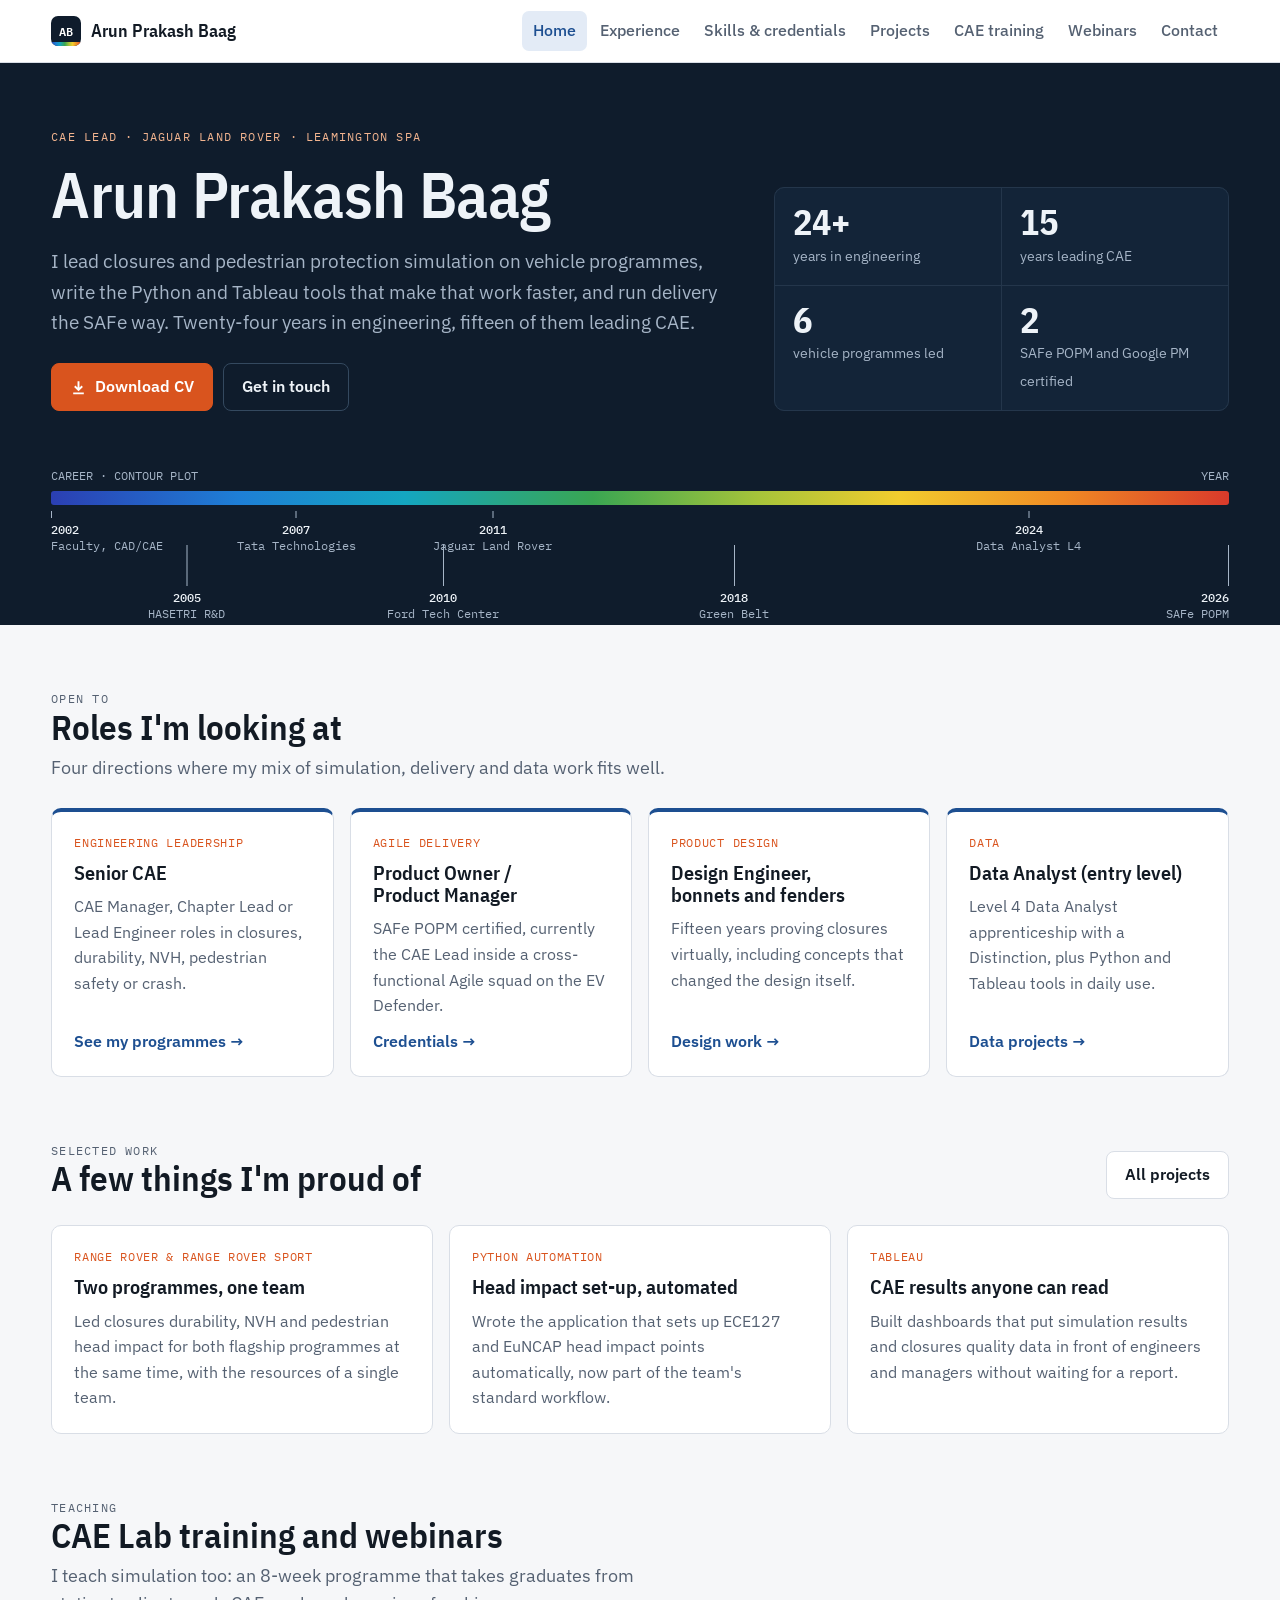
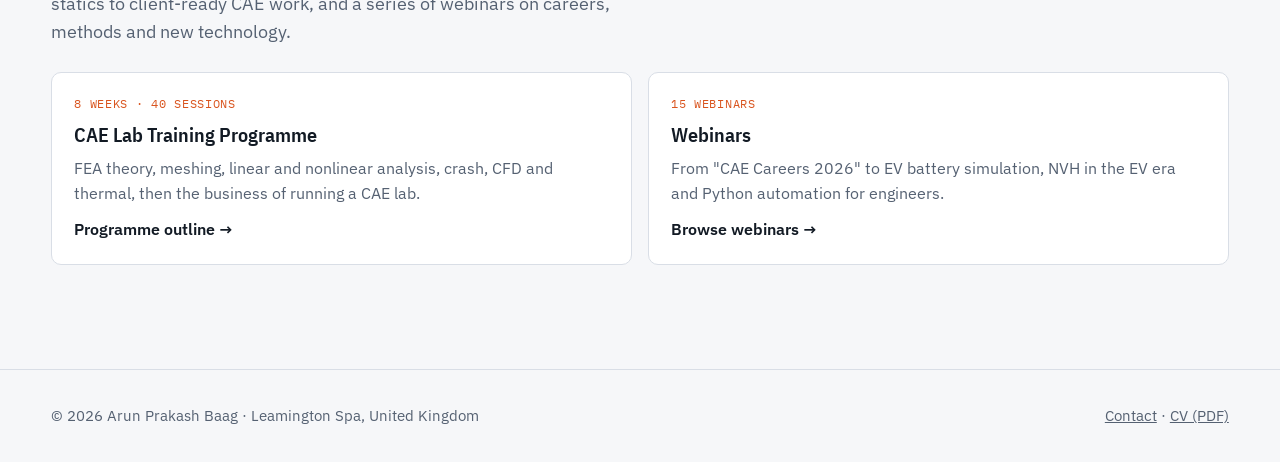
==== index.html @ d0d4aa52 "Add files via upload" ====
<!doctype html>
<html lang="en-GB">
<head>
<meta charset="utf-8">
<meta name="viewport" content="width=device-width,initial-scale=1">
<title>Arun Prakash Baag</title>
<meta name="description" content="Arun Prakash Baag: Senior CAE Lead at Jaguar Land Rover, SAFe Product Owner/Product Manager and data analyst. CV, vehicle programmes, projects, and CAE Lab training and webinars.">
<meta property="og:title" content="Arun Prakash Baag">
<meta property="og:description" content="Arun Prakash Baag: Senior CAE Lead at Jaguar Land Rover, SAFe Product Owner/Product Manager and data analyst. CV, vehicle programmes, projects, and CAE Lab training and webinars.">
<meta property="og:type" content="website">
<link rel="icon" href="data:image/svg+xml,%3Csvg xmlns='http://www.w3.org/2000/svg' viewBox='0 0 32 32'%3E%3Cdefs%3E%3ClinearGradient id='g'%3E%3Cstop offset='0' stop-color='%232b3fb3'/%3E%3Cstop offset='.5' stop-color='%233aa652'/%3E%3Cstop offset='1' stop-color='%23d93a2b'/%3E%3C/linearGradient%3E%3C/defs%3E%3Crect width='32' height='32' rx='7' fill='%230f1c2c'/%3E%3Crect y='26' width='32' height='6' fill='url(%23g)'/%3E%3Ctext x='16' y='20' font-family='monospace' font-size='12' fill='white' text-anchor='middle'%3EAB%3C/text%3E%3C/svg%3E">
<link rel="preconnect" href="https://fonts.googleapis.com"><link rel="preconnect" href="https://fonts.gstatic.com" crossorigin>
<link rel="stylesheet" href="https://fonts.googleapis.com/css2?family=IBM+Plex+Mono:wght@400;500&family=IBM+Plex+Sans+Condensed:wght@500;600&family=IBM+Plex+Sans:wght@400;500;600&display=swap">
<link rel="stylesheet" href="styles.css">
</head>
<body>
<a class="skip" href="#content">Skip to content</a>
<header class="mast"><div class="wrap">
<a class="logo" href="index.html"><i>AB</i>Arun Prakash Baag</a>
<button class="menu-btn" type="button" aria-expanded="false" aria-controls="nav">Menu</button>
<nav class="main" id="nav" aria-label="Main"><a href="index.html" aria-current="page">Home</a><a href="experience.html">Experience</a><a href="skills.html">Skills &amp; credentials</a><a href="projects.html">Projects</a><a href="training.html">CAE training</a><a href="webinars.html">Webinars</a><a href="contact.html">Contact</a></nav>
</div></header>
<main id="content">

<section class="hero"><div class="wrap">
<div class="hero-grid">
<div>
<div class="eyebrow">CAE Lead · Jaguar Land Rover · Leamington Spa</div>
<h1>Arun Prakash Baag</h1>
<p class="lead">I lead closures and pedestrian protection simulation on vehicle programmes, write the Python and Tableau tools that make that work faster, and run delivery the SAFe way. Twenty-four years in engineering, fifteen of them leading CAE.</p>
<div class="cta"><a class="btn primary" href="Arun_Prakash_Baag_CV.pdf"><svg viewBox="0 0 16 16" fill="none" stroke="currentColor" stroke-width="1.8" aria-hidden="true"><path d="M8 2v8M4.5 6.8L8 10.2l3.5-3.4M3 13.5h10"/></svg>Download CV</a><a class="btn" href="contact.html">Get in touch</a></div>
</div>
<div class="stats" role="list">
<div class="stat" role="listitem"><b>24+</b><span>years in engineering</span></div>
<div class="stat" role="listitem"><b>15</b><span>years leading CAE</span></div>
<div class="stat" role="listitem"><b>6</b><span>vehicle programmes led</span></div>
<div class="stat" role="listitem"><b>2</b><span>SAFe POPM and Google PM certified</span></div>
</div>
</div>
<div class="legend" aria-label="Career timeline from 2002 to 2026">
<div class="legend-cap"><span>CAREER · CONTOUR PLOT</span><span>YEAR</span></div>
<div class="legend-bar"></div>
<div class="legend-ticks"><span class=k style="left:0%"><b>2002</b>Faculty, CAD/CAE</span><span style="left:11.5%"><b>2005</b>HASETRI R&amp;D</span><span style="left:20.8%"><b>2007</b>Tata Technologies</span><span style="left:33.3%"><b>2010</b>Ford Tech Center</span><span class=k style="left:37.5%"><b>2011</b>Jaguar Land Rover</span><span style="left:58%"><b>2018</b>Green Belt</span><span style="left:83%"><b>2024</b>Data Analyst L4</span><span class=k style="left:100%"><b>2026</b>SAFe POPM</span></div>
</div>
</div></section>

<section class="s"><div class="wrap">
<div class="s-head"><div><div class="eyebrow">Open to</div><h2>Roles I'm looking at</h2><p>Four directions where my mix of simulation, delivery and data work fits well.</p></div></div>
<div class="cards">
<div class="card role"><span class="tag">Engineering leadership</span><h3>Senior CAE</h3><p>CAE Manager, Chapter Lead or Lead Engineer roles in closures, durability, NVH, pedestrian safety or crash.</p><a class="more" href="experience.html">See my programmes →</a></div>
<div class="card role"><span class="tag">Agile delivery</span><h3>Product Owner / Product Manager</h3><p>SAFe POPM certified, currently the CAE Lead inside a cross-functional Agile squad on the EV Defender.</p><a class="more" href="skills.html">Credentials →</a></div>
<div class="card role"><span class="tag">Product design</span><h3>Design Engineer, bonnets and fenders</h3><p>Fifteen years proving closures virtually, including concepts that changed the design itself.</p><a class="more" href="projects.html#innovations">Design work →</a></div>
<div class="card role"><span class="tag">Data</span><h3>Data Analyst (entry level)</h3><p>Level 4 Data Analyst apprenticeship with a Distinction, plus Python and Tableau tools in daily use.</p><a class="more" href="projects.html">Data projects →</a></div>
</div>
</div></section>

<section class="s"><div class="wrap">
<div class="s-head"><div><div class="eyebrow">Selected work</div><h2>A few things I'm proud of</h2></div><a class="btn" href="projects.html">All projects</a></div>
<div class="cards">
<div class="card"><span class="tag">Range Rover & Range Rover Sport</span><h3>Two programmes, one team</h3><p>Led closures durability, NVH and pedestrian head impact for both flagship programmes at the same time, with the resources of a single team.</p></div>
<div class="card"><span class="tag">Python automation</span><h3>Head impact set-up, automated</h3><p>Wrote the application that sets up ECE127 and EuNCAP head impact points automatically, now part of the team's standard workflow.</p></div>
<div class="card"><span class="tag">Tableau</span><h3>CAE results anyone can read</h3><p>Built dashboards that put simulation results and closures quality data in front of engineers and managers without waiting for a report.</p></div>
</div>
</div></section>

<section class="s"><div class="wrap">
<div class="s-head"><div><div class="eyebrow">Teaching</div><h2>CAE Lab training and webinars</h2><p>I teach simulation too: an 8-week programme that takes graduates from statics to client-ready CAE work, and a series of webinars on careers, methods and new technology.</p></div></div>
<div class="cards two">
<a class="card" href="training.html" style="text-decoration:none;color:inherit"><span class="tag">8 weeks · 40 sessions</span><h3>CAE Lab Training Programme</h3><p>FEA theory, meshing, linear and nonlinear analysis, crash, CFD and thermal, then the business of running a CAE lab.</p><span class="more">Programme outline →</span></a>
<a class="card" href="webinars.html" style="text-decoration:none;color:inherit"><span class="tag">15 webinars</span><h3>Webinars</h3><p>From "CAE Careers 2026" to EV battery simulation, NVH in the EV era and Python automation for engineers.</p><span class="more">Browse webinars →</span></a>
</div>
</div></section>

</main>
<footer><div class="wrap">
<span>© 2026 Arun Prakash Baag · Leamington Spa, United Kingdom</span>
<span><a href="contact.html">Contact</a> · <a href="Arun_Prakash_Baag_CV.pdf">CV (PDF)</a></span>
</div></footer>
<script src="site.js"></script>
</body>
</html>
---- styles.css ----
/* Layout: a simulation engineer's portfolio. A slim masthead, one 1120px column, and an FE contour-plot colour band used as the signature mark. */
:root{
  --bg:#f6f7f9; --surface:#ffffff; --surface-2:#eef1f5; --line:#d9dee6;
  --ink:#121a24; --muted:#556172; --faint:#8a95a5;
  --accent:#1d4f91; --accent-ink:#ffffff; --accent-soft:#e3ebf6;
  --hot:#d9541e; --hot-soft:#fbe8de;
  --hero:#0f1c2c; --hero-ink:#eef3f8; --hero-muted:#a6b5c7;
  --contour:linear-gradient(90deg,#2b3fb3 0%,#1e7fd6 16%,#14a6c0 30%,#3aa652 46%,#a6c43a 60%,#f2cc2e 72%,#f08a24 86%,#d93a2b 100%);
  --f-display:"IBM Plex Sans Condensed","Arial Narrow",Arial,sans-serif;
  --f-body:"IBM Plex Sans","Segoe UI",system-ui,sans-serif;
  --f-mono:"IBM Plex Mono",ui-monospace,Consolas,monospace;
  --r:10px;
  color-scheme:light;
}
@media (prefers-color-scheme:dark){:root:not([data-theme="light"]){
  --bg:#0b1118; --surface:#131c27; --surface-2:#1a2532; --line:#273444;
  --ink:#e6ecf3; --muted:#9eabbb; --faint:#738196;
  --accent:#8db4ea; --accent-ink:#0b1420; --accent-soft:#1a2a40;
  --hot:#f08a5a; --hot-soft:#33200f;
  --hero:#0f1c2c; --hero-ink:#eef3f8; --hero-muted:#a6b5c7; color-scheme:dark}}
:root[data-theme="dark"]{
  --bg:#0b1118; --surface:#131c27; --surface-2:#1a2532; --line:#273444;
  --ink:#e6ecf3; --muted:#9eabbb; --faint:#738196;
  --accent:#8db4ea; --accent-ink:#0b1420; --accent-soft:#1a2a40;
  --hot:#f08a5a; --hot-soft:#33200f; color-scheme:dark}

*{box-sizing:border-box}
html{scroll-behavior:smooth}
@media (prefers-reduced-motion:reduce){html{scroll-behavior:auto}}
body{margin:0;background:var(--bg);color:var(--ink);font-family:var(--f-body);font-size:1.0625rem;line-height:1.6}
img{max-width:100%}
a{color:var(--accent)}
:focus-visible{outline:2px solid var(--hot);outline-offset:2px}
h1,h2,h3{font-family:var(--f-display);line-height:1.12;text-wrap:balance;margin:0;font-weight:600}
h1{font-size:clamp(2.3rem,5.4vw,3.9rem);letter-spacing:-.01em}
h2{font-size:clamp(1.6rem,3vw,2.1rem)}
h3{font-size:1.2rem}
p{margin:0}
html{font-size:clamp(15px,0.35vw + 12px,19px)}
.wrap{max-width:1920px;margin:0 auto;padding-inline:clamp(16px,4vw,80px)}
.eyebrow{font-family:var(--f-mono);font-size:.74rem;letter-spacing:.1em;text-transform:uppercase;color:var(--muted)}
.lead{font-size:1.15rem;color:var(--muted);max-width:72ch}
.skip{position:absolute;left:-9999px}.skip:focus{left:12px;top:12px;background:var(--surface);padding:8px 12px;z-index:99}

/* masthead */
.mast{position:sticky;top:0;z-index:30;background:color-mix(in srgb,var(--surface) 92%,transparent);backdrop-filter:blur(8px);border-bottom:1px solid var(--line)}
.mast .wrap{display:flex;align-items:center;gap:18px;min-height:62px;flex-wrap:wrap}
.logo{display:flex;align-items:center;gap:10px;text-decoration:none;color:var(--ink);font-family:var(--f-display);font-weight:600;font-size:1.12rem;margin-right:auto}
.logo i{width:30px;height:30px;border-radius:7px;background:var(--hero);display:grid;place-items:center;position:relative;overflow:hidden;font-style:normal;color:#fff;font-family:var(--f-mono);font-size:.72rem}
.logo i::after{content:"";position:absolute;left:0;right:0;bottom:0;height:4px;background:var(--contour)}
.menu-btn{display:none;border:1px solid var(--line);background:var(--surface);border-radius:8px;padding:6px 12px;font:inherit;color:var(--ink);cursor:pointer}
nav.main{display:flex;gap:2px;flex-wrap:wrap}
nav.main a{text-decoration:none;color:var(--muted);padding:7px 11px;border-radius:7px;font-weight:500;font-size:.95rem}
nav.main a:hover{color:var(--ink);background:var(--surface-2)}
nav.main a[aria-current="page"]{color:var(--accent);background:var(--accent-soft)}
@media (max-width:880px){
  .menu-btn{display:block}
  nav.main{display:none;width:100%;flex-direction:column;padding-bottom:12px}
  nav.main.open{display:flex}
}

/* hero */
.hero{background:var(--hero);color:var(--hero-ink);padding-block:64px 0;overflow:hidden}
.hero .eyebrow{color:#f2b48f}
.hero h1{margin:12px 0 16px}
.hero .lead{color:var(--hero-muted)}
.hero-grid{display:grid;grid-template-columns:minmax(0,1.5fr) minmax(0,1fr);gap:40px;align-items:end}
@media (max-width:860px){.hero-grid{grid-template-columns:1fr}}
.cta{display:flex;gap:10px;flex-wrap:wrap;margin-top:26px}
.btn{display:inline-flex;align-items:center;gap:8px;padding:10px 18px;border-radius:8px;font-weight:600;text-decoration:none;border:1px solid var(--line);background:var(--surface);color:var(--ink);font-size:.97rem;cursor:pointer}
.btn:hover{border-color:var(--accent);color:var(--accent)}
.btn.primary{background:var(--hot);border-color:var(--hot);color:#fff}
.btn.primary:hover{filter:brightness(1.07);color:#fff}
.hero .btn:not(.primary){background:transparent;color:var(--hero-ink);border-color:#34495f}
.hero .btn:not(.primary):hover{border-color:var(--hero-ink)}
.btn svg{width:17px;height:17px}
.stats{display:grid;grid-template-columns:repeat(2,minmax(0,1fr));gap:1px;background:#24364b;border:1px solid #24364b;border-radius:var(--r);overflow:hidden}
.stat{background:#132438;padding:16px 18px}
.stat b{display:block;font-family:var(--f-display);font-size:2.2rem;line-height:1;font-variant-numeric:tabular-nums}
.stat span{font-size:.86rem;color:var(--hero-muted)}

/* contour legend: the career as an FE colour legend */
.legend{margin-top:56px;padding-bottom:30px}
.legend-bar{height:14px;border-radius:3px;background:var(--contour)}
.legend-ticks{position:relative;height:84px;margin-top:6px;font-family:var(--f-mono);font-size:.72rem;color:var(--hero-muted)}
.legend-ticks span{position:absolute;top:0;transform:translateX(-50%);white-space:nowrap;text-align:center;line-height:1.35}
.legend-ticks span::before{content:"";display:block;width:1px;height:7px;background:var(--hero-muted);margin:0 auto 4px}
.legend-ticks span b{display:block;color:var(--hero-ink);font-weight:500}
.legend-ticks span:first-child{transform:none;text-align:left}.legend-ticks span:first-child::before{margin:0 0 4px}
.legend-ticks span:last-child{transform:translateX(-100%);text-align:right}.legend-ticks span:last-child::before{margin:0 0 4px auto}
.legend-cap{font-family:var(--f-mono);font-size:.7rem;color:var(--hero-muted);display:flex;justify-content:space-between;margin-bottom:6px}
.legend-ticks span:nth-child(even){top:34px}.legend-ticks span:nth-child(even)::before{height:41px}
@media (max-width:700px){.legend-ticks span:not(.k){display:none}.legend-ticks span.k{top:0}.legend-ticks span.k::before{height:7px}.legend-ticks{height:50px}}

/* page header for inner pages */
.phead{background:var(--hero);color:var(--hero-ink);padding-block:52px 0}
.phead .lead{color:var(--hero-muted);margin-top:12px}
.phead .eyebrow{color:#f2b48f}
.phead h1{font-size:clamp(2rem,4.4vw,3.1rem);margin-top:8px}
.band{height:6px;background:var(--contour);margin-top:44px}

/* sections */
section.s{padding-block:64px}
section.s+section.s{padding-top:0}
.s-head{display:flex;justify-content:space-between;align-items:end;gap:16px;flex-wrap:wrap;margin-bottom:26px}
.s-head p{color:var(--muted);max-width:56ch;margin-top:6px}
.cards{display:grid;gap:16px;grid-template-columns:repeat(auto-fit,minmax(250px,1fr))}
.cards.two{grid-template-columns:repeat(auto-fit,minmax(min(100%,420px),1fr))}
.card{background:var(--surface);border:1px solid var(--line);border-radius:var(--r);padding:22px;display:flex;flex-direction:column;gap:10px;min-width:0}
.card p{color:var(--muted);font-size:.97rem}
.card .more{margin-top:auto;font-weight:600;text-decoration:none;font-size:.95rem}
.card .more:hover{text-decoration:underline}
.card.role{border-top:4px solid var(--accent)}
.tag{font-family:var(--f-mono);font-size:.7rem;letter-spacing:.06em;text-transform:uppercase;color:var(--hot)}
ul.ticks{margin:0;padding:0;list-style:none;display:flex;flex-direction:column;gap:8px}
ul.ticks li{position:relative;padding-left:20px}
ul.ticks li::before{content:"";position:absolute;left:2px;top:.62em;border-top:5px solid transparent;border-bottom:5px solid transparent;border-left:8px solid var(--accent)}

/* experience timeline */
.tl{display:flex;flex-direction:column}
.tl-item{display:grid;grid-template-columns:clamp(150px,14vw,240px) minmax(0,1fr);gap:28px;padding-block:28px;border-top:1px solid var(--line)}
.tl-item:first-child{border-top:0;padding-top:0}
.tl-when{font-family:var(--f-mono);font-size:.84rem;color:var(--muted);font-variant-numeric:tabular-nums}
.tl-when b{display:block;color:var(--ink);font-family:var(--f-body);font-size:.95rem;font-weight:600}
.tl-item h3{font-size:1.35rem}
.tl-item .role{color:var(--accent);font-weight:600;margin:2px 0 12px}
.tl-item ul.ticks{font-size:.98rem}
@media (max-width:700px){.tl-item{grid-template-columns:1fr;gap:8px}}

/* chips */
.chips{display:flex;flex-wrap:wrap;gap:7px}
.chip{border:1px solid var(--line);background:var(--surface);border-radius:999px;padding:4px 12px;font-size:.88rem}
.chip.tool{font-family:var(--f-mono);font-size:.82rem}

/* split */
.split{display:grid;grid-template-columns:minmax(0,1fr) minmax(0,1fr);gap:28px}
@media (max-width:820px){.split{grid-template-columns:1fr}}
.creds{display:flex;flex-direction:column;gap:0}
.cred{display:grid;grid-template-columns:minmax(0,1fr) auto;gap:12px;padding:14px 0;border-top:1px solid var(--line);align-items:baseline}
.cred:first-child{border-top:0}
.cred span{color:var(--muted);font-size:.92rem}
.cred em{font-style:normal;font-family:var(--f-mono);font-size:.8rem;color:var(--faint);white-space:nowrap}

/* training */
.weeks{display:grid;gap:14px;grid-template-columns:repeat(auto-fill,minmax(min(100%,300px),1fr))}
.week{background:var(--surface);border:1px solid var(--line);border-radius:var(--r);padding:20px;min-width:0}
.week .wn{font-family:var(--f-mono);font-size:.74rem;letter-spacing:.08em;color:var(--hot)}
.week h3{margin:4px 0 12px}
.week ol{margin:0;padding-left:1.25em;color:var(--muted);font-size:.93rem;display:flex;flex-direction:column;gap:5px}
.week ol li::marker{font-family:var(--f-mono);font-size:.8em;color:var(--faint)}
.phases{display:grid;grid-template-columns:repeat(auto-fit,minmax(200px,1fr));gap:1px;background:var(--line);border:1px solid var(--line);border-radius:var(--r);overflow:hidden}
.phase{background:var(--surface);padding:18px}
.phase b{font-family:var(--f-display);font-size:1.15rem;display:block}
.phase span{color:var(--muted);font-size:.92rem}
.phase .wk{font-family:var(--f-mono);font-size:.72rem;color:var(--faint);display:block;margin-bottom:4px}

/* webinars */
.filters{display:flex;gap:8px;flex-wrap:wrap;margin-bottom:22px}
.filters button{border:1px solid var(--line);background:var(--surface);border-radius:999px;padding:6px 14px;font:inherit;font-size:.92rem;color:var(--muted);cursor:pointer}
.filters button[aria-pressed="true"]{background:var(--ink);color:var(--bg);border-color:var(--ink)}
.web{background:var(--surface);border:1px solid var(--line);border-radius:var(--r);padding:22px;display:flex;flex-direction:column;gap:10px;min-width:0}
.web .top{display:flex;justify-content:space-between;gap:10px;align-items:center}
.web .id{font-family:var(--f-mono);font-size:.74rem;color:var(--faint)}
.web p{color:var(--muted);font-size:.95rem}
.web details{font-size:.92rem}
.web summary{cursor:pointer;font-weight:600;color:var(--accent)}
.web details ul{margin:8px 0 0;padding-left:1.1em;color:var(--muted);display:flex;flex-direction:column;gap:4px}
.cat{font-family:var(--f-mono);font-size:.7rem;letter-spacing:.06em;text-transform:uppercase;padding:2px 8px;border-radius:4px;background:var(--surface-2);color:var(--muted)}
.cat[data-c="CAE"]{background:var(--accent-soft);color:var(--accent)}
.cat[data-c="Career"]{background:var(--hot-soft);color:var(--hot)}

/* callout */
.callout{background:var(--hero);color:var(--hero-ink);border-radius:14px;padding:34px;display:grid;grid-template-columns:minmax(0,1fr) auto;gap:20px;align-items:center;position:relative;overflow:hidden}
.callout::before{content:"";position:absolute;left:0;top:0;bottom:0;width:6px;background:var(--contour)}
.callout p{color:var(--hero-muted);margin-top:6px}
@media (max-width:700px){.callout{grid-template-columns:1fr;padding:26px}}

/* contact */
.contact-list{display:flex;flex-direction:column;gap:0}
.contact-row{display:grid;grid-template-columns:130px minmax(0,1fr) auto;gap:14px;align-items:center;padding:16px 0;border-top:1px solid var(--line)}
.contact-row:first-child{border-top:0}
.contact-row .k{font-family:var(--f-mono);font-size:.76rem;letter-spacing:.06em;text-transform:uppercase;color:var(--muted)}
.contact-row .v{font-weight:600;overflow-wrap:anywhere}
.copy{border:1px solid var(--line);background:var(--surface);border-radius:7px;padding:5px 10px;font:inherit;font-size:.85rem;cursor:pointer;color:var(--muted)}
@media (max-width:560px){.contact-row{grid-template-columns:1fr}}

footer{border-top:1px solid var(--line);padding-block:34px;color:var(--muted);font-size:.9rem;margin-top:40px}
footer .wrap{display:flex;justify-content:space-between;gap:16px;flex-wrap:wrap}
footer a{color:var(--muted)}

/* wide screens: use the space */
@media (min-width:1500px){.stats{grid-template-columns:repeat(4,minmax(0,1fr))}.hero-grid{grid-template-columns:minmax(0,1fr) minmax(0,1fr)}.tl-item ul.ticks{columns:2;column-gap:40px;display:block}.tl-item ul.ticks li{break-inside:avoid;margin-bottom:8px}}
@media (min-width:1700px){.weeks{grid-template-columns:repeat(4,minmax(0,1fr))}}
@media (max-width:560px){.card,.web,.week{padding:18px}section.s{padding-block:44px}.hero{padding-top:44px}.phead{padding-top:40px}}
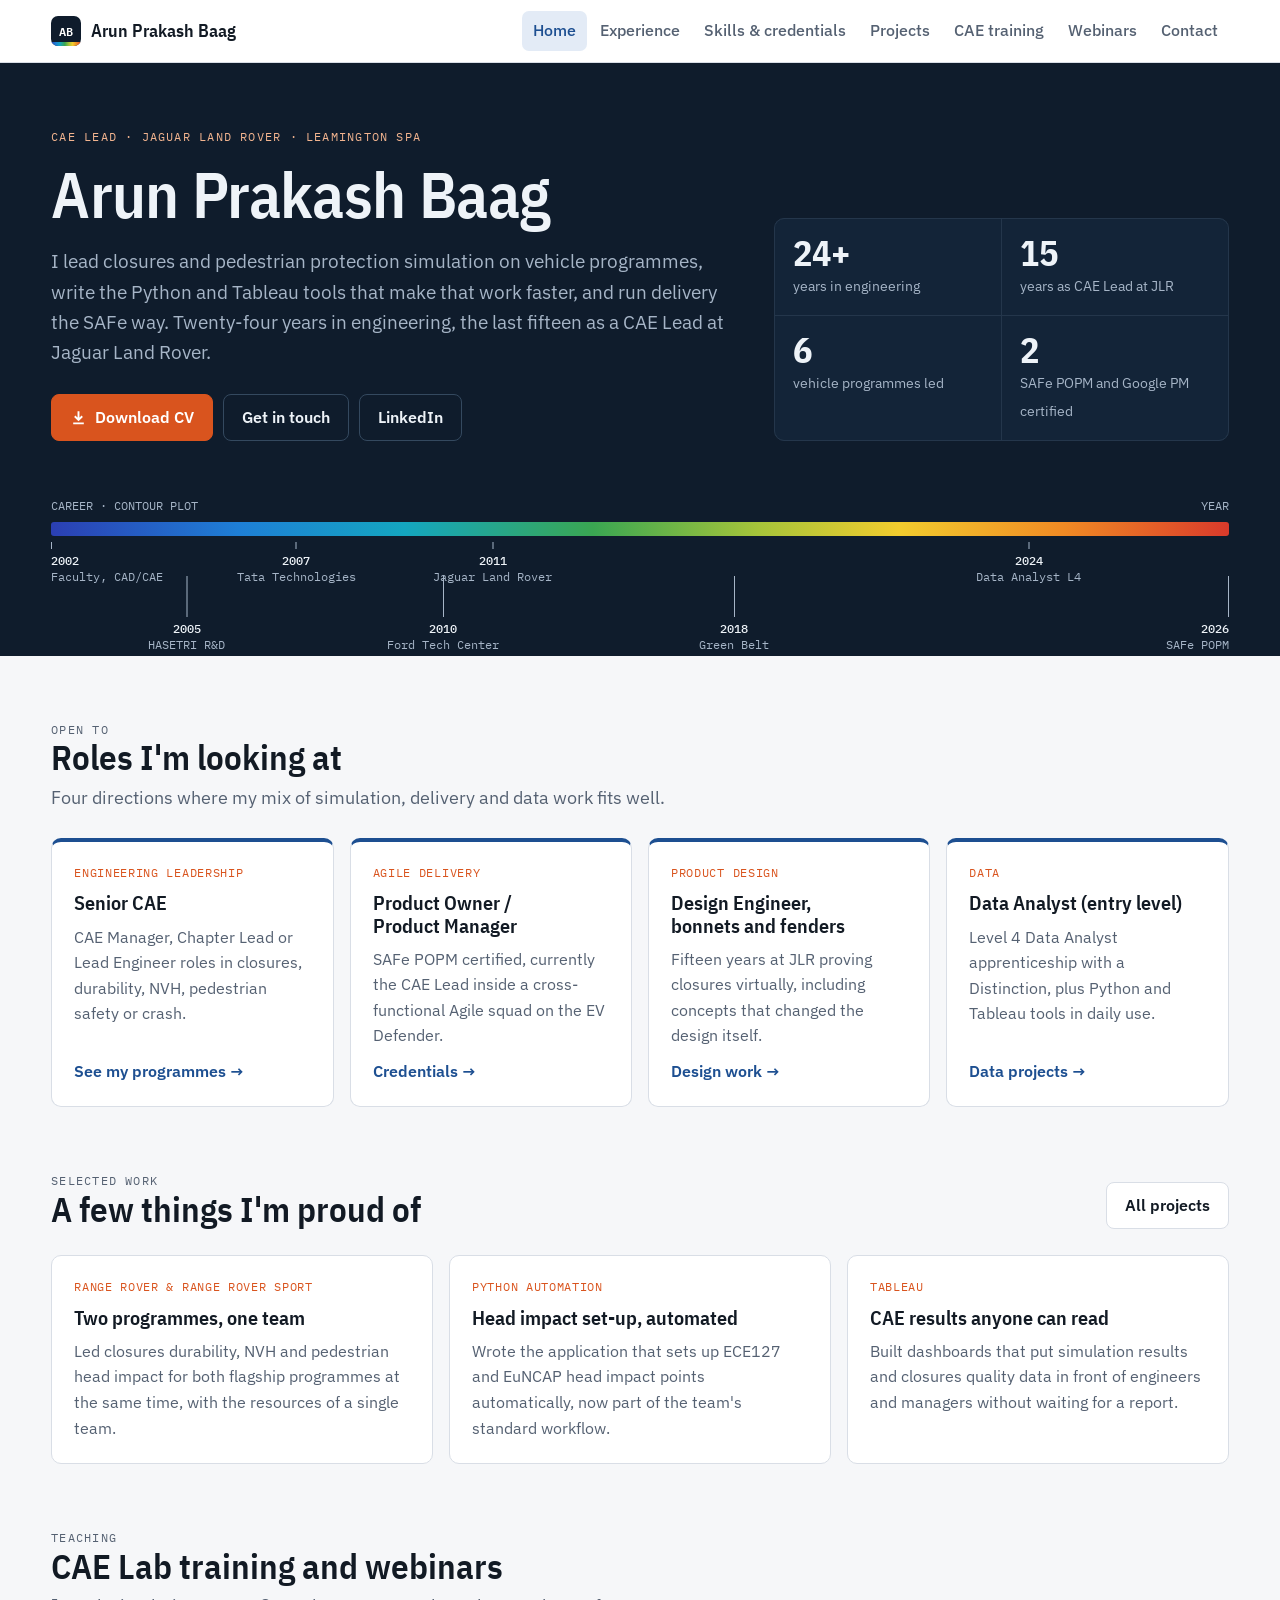
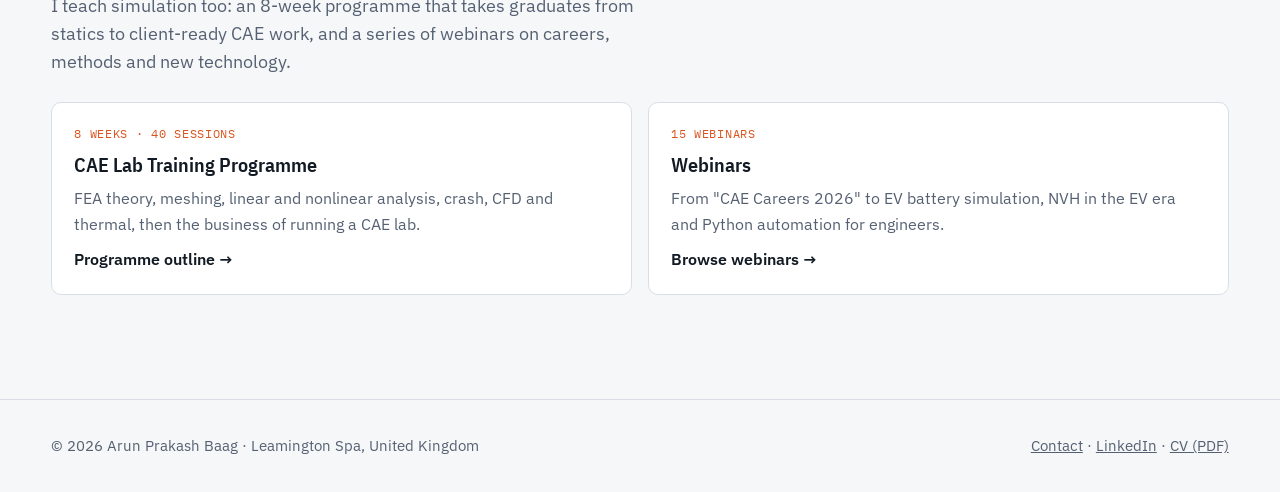
==== commit e698fb07: "Add files via upload" ====
--- a/index.html
+++ b/index.html
@@ -27,12 +27,12 @@
 <div>
 <div class="eyebrow">CAE Lead · Jaguar Land Rover · Leamington Spa</div>
 <h1>Arun Prakash Baag</h1>
-<p class="lead">I lead closures and pedestrian protection simulation on vehicle programmes, write the Python and Tableau tools that make that work faster, and run delivery the SAFe way. Twenty-four years in engineering, fifteen of them leading CAE.</p>
-<div class="cta"><a class="btn primary" href="Arun_Prakash_Baag_CV.pdf"><svg viewBox="0 0 16 16" fill="none" stroke="currentColor" stroke-width="1.8" aria-hidden="true"><path d="M8 2v8M4.5 6.8L8 10.2l3.5-3.4M3 13.5h10"/></svg>Download CV</a><a class="btn" href="contact.html">Get in touch</a></div>
+<p class="lead">I lead closures and pedestrian protection simulation on vehicle programmes, write the Python and Tableau tools that make that work faster, and run delivery the SAFe way. Twenty-four years in engineering, the last fifteen as a CAE Lead at Jaguar Land Rover.</p>
+<div class="cta"><a class="btn primary" href="Arun_Prakash_Baag_CV.pdf"><svg viewBox="0 0 16 16" fill="none" stroke="currentColor" stroke-width="1.8" aria-hidden="true"><path d="M8 2v8M4.5 6.8L8 10.2l3.5-3.4M3 13.5h10"/></svg>Download CV</a><a class="btn" href="contact.html">Get in touch</a><a class="btn" href="https://www.linkedin.com/in/arunprakashbaag" rel="me noopener" target="_blank">LinkedIn</a></div>
 </div>
 <div class="stats" role="list">
 <div class="stat" role="listitem"><b>24+</b><span>years in engineering</span></div>
-<div class="stat" role="listitem"><b>15</b><span>years leading CAE</span></div>
+<div class="stat" role="listitem"><b>15</b><span>years as CAE Lead at JLR</span></div>
 <div class="stat" role="listitem"><b>6</b><span>vehicle programmes led</span></div>
 <div class="stat" role="listitem"><b>2</b><span>SAFe POPM and Google PM certified</span></div>
 </div>
@@ -49,7 +49,7 @@
 <div class="cards">
 <div class="card role"><span class="tag">Engineering leadership</span><h3>Senior CAE</h3><p>CAE Manager, Chapter Lead or Lead Engineer roles in closures, durability, NVH, pedestrian safety or crash.</p><a class="more" href="experience.html">See my programmes →</a></div>
 <div class="card role"><span class="tag">Agile delivery</span><h3>Product Owner / Product Manager</h3><p>SAFe POPM certified, currently the CAE Lead inside a cross-functional Agile squad on the EV Defender.</p><a class="more" href="skills.html">Credentials →</a></div>
-<div class="card role"><span class="tag">Product design</span><h3>Design Engineer, bonnets and fenders</h3><p>Fifteen years proving closures virtually, including concepts that changed the design itself.</p><a class="more" href="projects.html#innovations">Design work →</a></div>
+<div class="card role"><span class="tag">Product design</span><h3>Design Engineer, bonnets and fenders</h3><p>Fifteen years at JLR proving closures virtually, including concepts that changed the design itself.</p><a class="more" href="projects.html#innovations">Design work →</a></div>
 <div class="card role"><span class="tag">Data</span><h3>Data Analyst (entry level)</h3><p>Level 4 Data Analyst apprenticeship with a Distinction, plus Python and Tableau tools in daily use.</p><a class="more" href="projects.html">Data projects →</a></div>
 </div>
 </div></section>
@@ -74,7 +74,7 @@
 </main>
 <footer><div class="wrap">
 <span>© 2026 Arun Prakash Baag · Leamington Spa, United Kingdom</span>
-<span><a href="contact.html">Contact</a> · <a href="Arun_Prakash_Baag_CV.pdf">CV (PDF)</a></span>
+<span><a href="contact.html">Contact</a> · <a href="https://www.linkedin.com/in/arunprakashbaag" rel="me noopener" target="_blank">LinkedIn</a> · <a href="Arun_Prakash_Baag_CV.pdf">CV (PDF)</a></span>
 </div></footer>
 <script src="site.js"></script>
 </body>
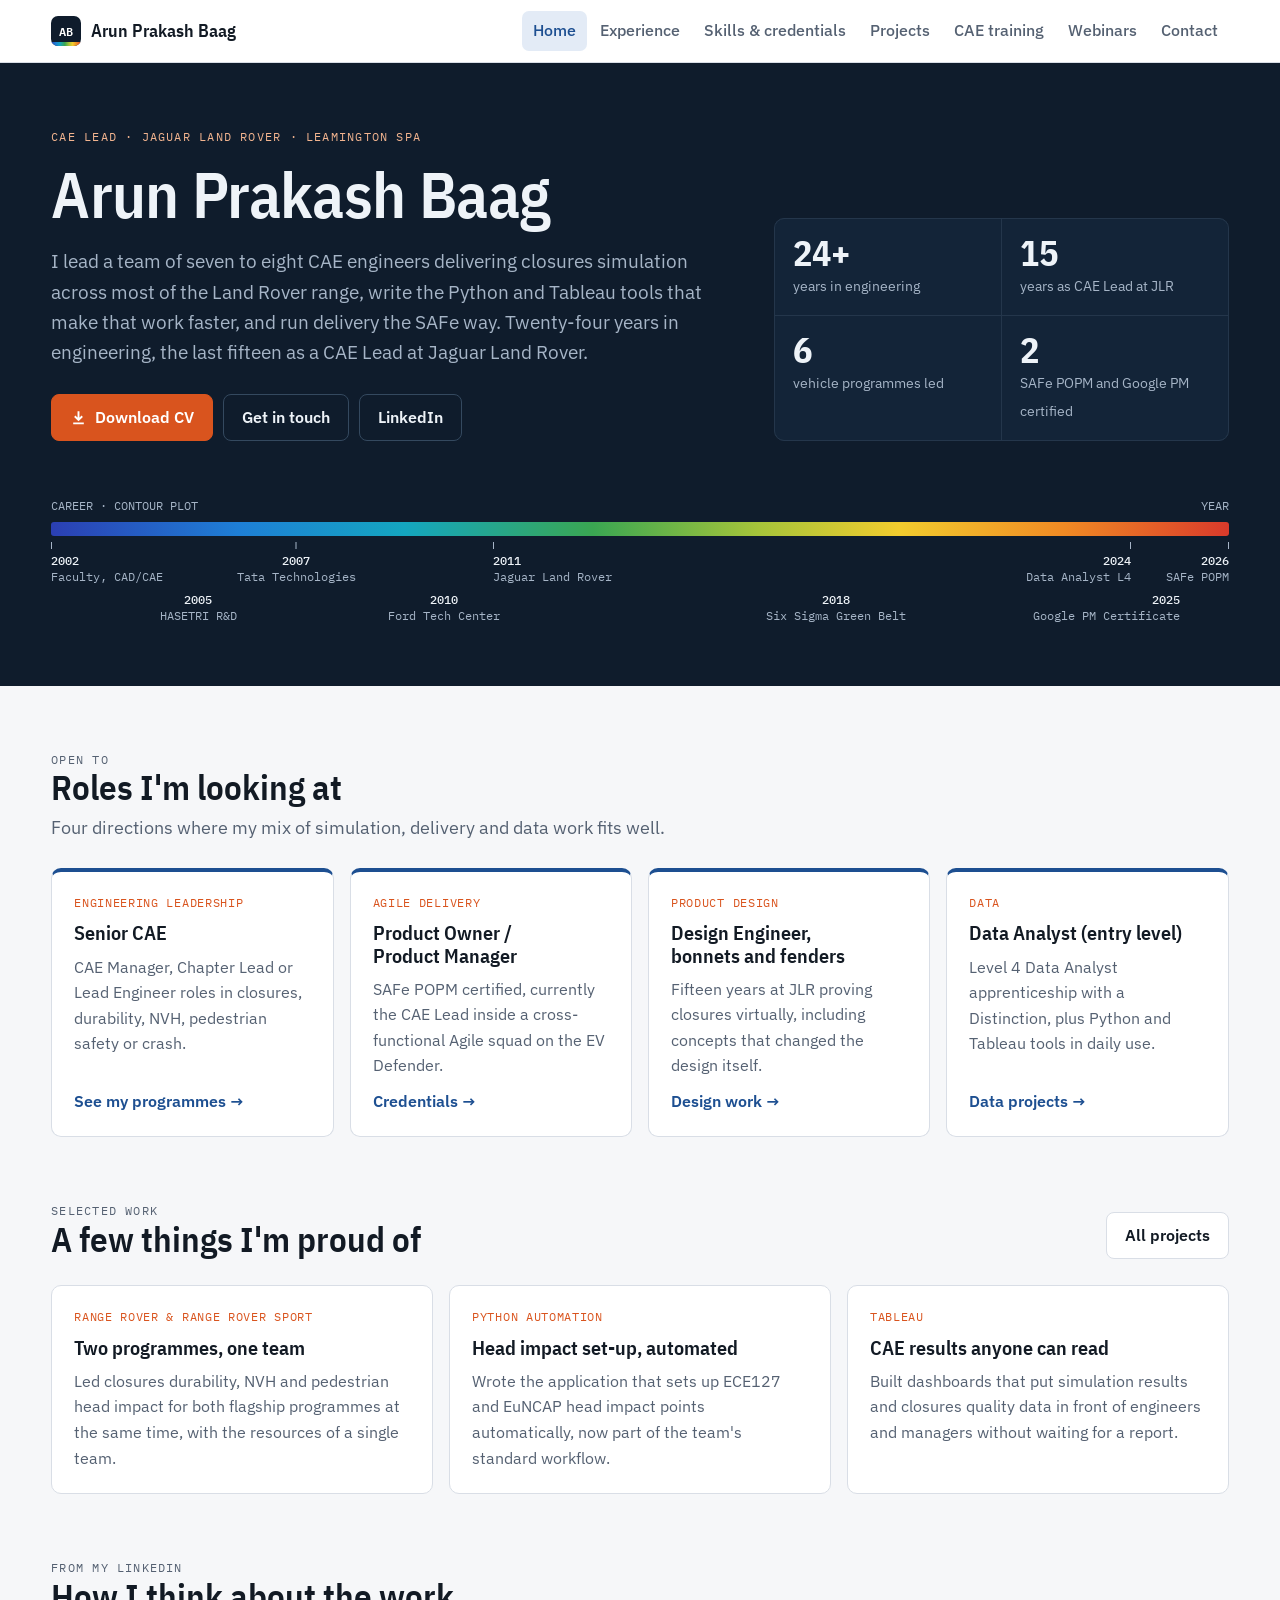
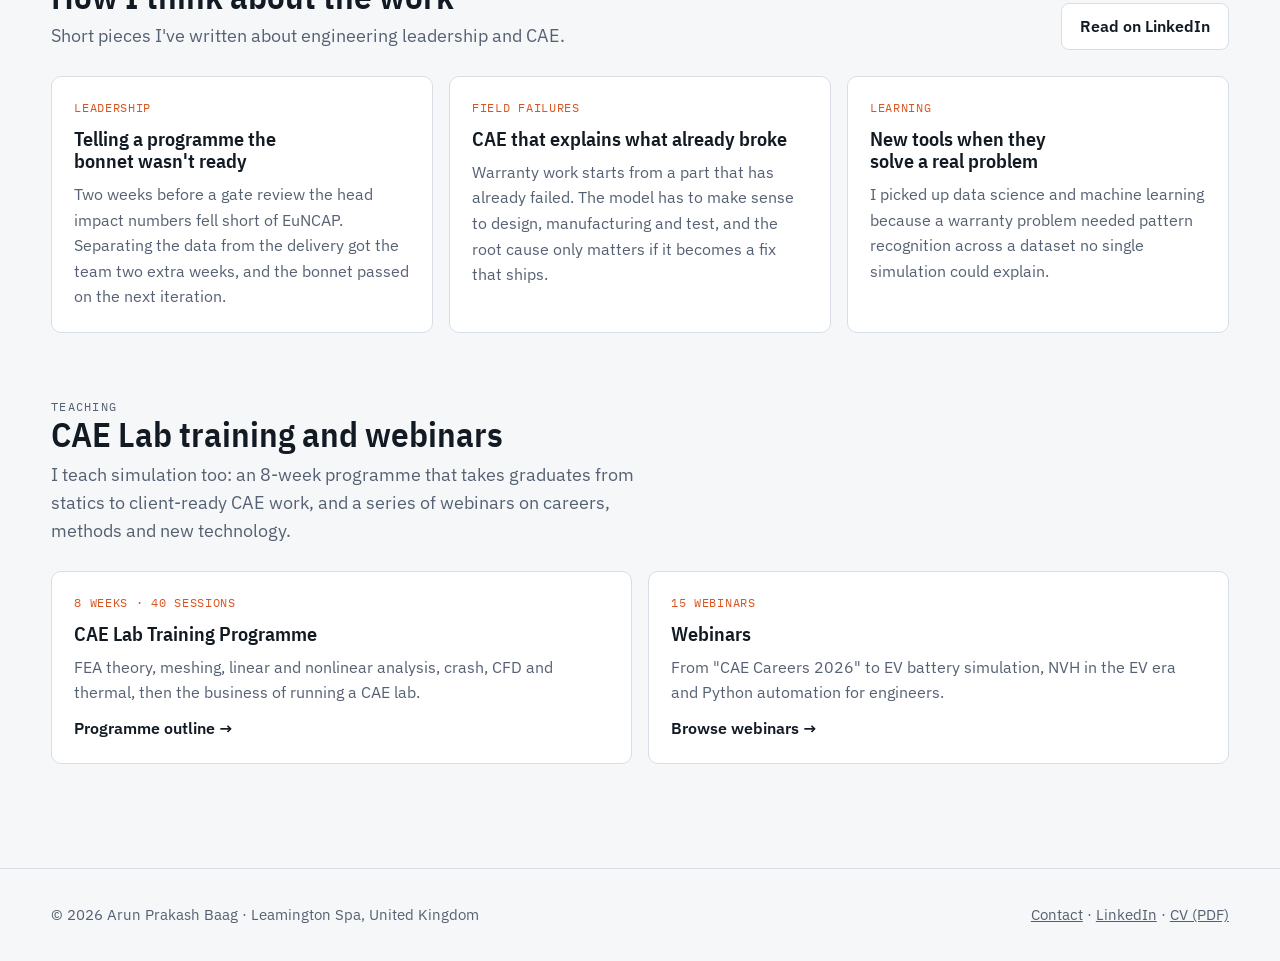
==== commit 22731403: "Add files via upload" ====
--- a/index.html
+++ b/index.html
@@ -27,7 +27,7 @@
 <div>
 <div class="eyebrow">CAE Lead · Jaguar Land Rover · Leamington Spa</div>
 <h1>Arun Prakash Baag</h1>
-<p class="lead">I lead closures and pedestrian protection simulation on vehicle programmes, write the Python and Tableau tools that make that work faster, and run delivery the SAFe way. Twenty-four years in engineering, the last fifteen as a CAE Lead at Jaguar Land Rover.</p>
+<p class="lead">I lead a team of seven to eight CAE engineers delivering closures simulation across most of the Land Rover range, write the Python and Tableau tools that make that work faster, and run delivery the SAFe way. Twenty-four years in engineering, the last fifteen as a CAE Lead at Jaguar Land Rover.</p>
 <div class="cta"><a class="btn primary" href="Arun_Prakash_Baag_CV.pdf"><svg viewBox="0 0 16 16" fill="none" stroke="currentColor" stroke-width="1.8" aria-hidden="true"><path d="M8 2v8M4.5 6.8L8 10.2l3.5-3.4M3 13.5h10"/></svg>Download CV</a><a class="btn" href="contact.html">Get in touch</a><a class="btn" href="https://www.linkedin.com/in/arunprakashbaag" rel="me noopener" target="_blank">LinkedIn</a></div>
 </div>
 <div class="stats" role="list">
@@ -40,7 +40,7 @@
 <div class="legend" aria-label="Career timeline from 2002 to 2026">
 <div class="legend-cap"><span>CAREER · CONTOUR PLOT</span><span>YEAR</span></div>
 <div class="legend-bar"></div>
-<div class="legend-ticks"><span class=k style="left:0%"><b>2002</b>Faculty, CAD/CAE</span><span style="left:11.5%"><b>2005</b>HASETRI R&amp;D</span><span style="left:20.8%"><b>2007</b>Tata Technologies</span><span style="left:33.3%"><b>2010</b>Ford Tech Center</span><span class=k style="left:37.5%"><b>2011</b>Jaguar Land Rover</span><span style="left:58%"><b>2018</b>Green Belt</span><span style="left:83%"><b>2024</b>Data Analyst L4</span><span class=k style="left:100%"><b>2026</b>SAFe POPM</span></div>
+<div class="legend-ticks"><span class="k " style="left:0.00%"><b>2002</b>Faculty, CAD/CAE</span><span class="" style="left:12.50%"><b>2005</b>HASETRI R&amp;D</span><span class="" style="left:20.83%"><b>2007</b>Tata Technologies</span><span class="" style="left:33.33%"><b>2010</b>Ford Tech Center</span><span class="k l" style="left:37.50%"><b>2011</b>Jaguar Land Rover</span><span class="" style="left:66.67%"><b>2018</b>Six Sigma Green Belt</span><span class="r" style="left:91.67%"><b>2024</b>Data Analyst L4</span><span class="r" style="left:95.83%"><b>2025</b>Google PM Certificate</span><span class="k " style="left:100.00%"><b>2026</b>SAFe POPM</span></div>
 </div>
 </div></section>
 
@@ -64,6 +64,14 @@
 </div></section>
 
 <section class="s"><div class="wrap">
+<div class="s-head"><div><div class="eyebrow">From my LinkedIn</div><h2>How I think about the work</h2><p>Short pieces I've written about engineering leadership and CAE.</p></div><a class="btn" href="https://www.linkedin.com/in/arunprakashbaag/recent-activity/all/" target="_blank" rel="noopener">Read on LinkedIn</a></div>
+<div class="cards">
+<div class="card"><span class="tag">Leadership</span><h3>Telling a programme the bonnet wasn't ready</h3><p>Two weeks before a gate review the head impact numbers fell short of EuNCAP. Separating the data from the delivery got the team two extra weeks, and the bonnet passed on the next iteration.</p></div>
+<div class="card"><span class="tag">Field failures</span><h3>CAE that explains what already broke</h3><p>Warranty work starts from a part that has already failed. The model has to make sense to design, manufacturing and test, and the root cause only matters if it becomes a fix that ships.</p></div>
+<div class="card"><span class="tag">Learning</span><h3>New tools when they solve a real problem</h3><p>I picked up data science and machine learning because a warranty problem needed pattern recognition across a dataset no single simulation could explain.</p></div>
+</div></div></section>
+
+<section class="s"><div class="wrap">
 <div class="s-head"><div><div class="eyebrow">Teaching</div><h2>CAE Lab training and webinars</h2><p>I teach simulation too: an 8-week programme that takes graduates from statics to client-ready CAE work, and a series of webinars on careers, methods and new technology.</p></div></div>
 <div class="cards two">
 <a class="card" href="training.html" style="text-decoration:none;color:inherit"><span class="tag">8 weeks · 40 sessions</span><h3>CAE Lab Training Programme</h3><p>FEA theory, meshing, linear and nonlinear analysis, crash, CFD and thermal, then the business of running a CAE lab.</p><span class="more">Programme outline →</span></a>
--- a/styles.css
+++ b/styles.css
@@ -80,16 +80,17 @@
 .stat span{font-size:.86rem;color:var(--hero-muted)}
 
 /* contour legend: the career as an FE colour legend */
-.legend{margin-top:56px;padding-bottom:30px}
+.legend{margin-top:56px;padding-bottom:48px}
 .legend-bar{height:14px;border-radius:3px;background:var(--contour)}
-.legend-ticks{position:relative;height:84px;margin-top:6px;font-family:var(--f-mono);font-size:.72rem;color:var(--hero-muted)}
+.legend-ticks{position:relative;height:96px;margin-top:6px;font-family:var(--f-mono);font-size:.72rem;color:var(--hero-muted)}
 .legend-ticks span{position:absolute;top:0;transform:translateX(-50%);white-space:nowrap;text-align:center;line-height:1.35}
 .legend-ticks span::before{content:"";display:block;width:1px;height:7px;background:var(--hero-muted);margin:0 auto 4px}
 .legend-ticks span b{display:block;color:var(--hero-ink);font-weight:500}
 .legend-ticks span:first-child{transform:none;text-align:left}.legend-ticks span:first-child::before{margin:0 0 4px}
 .legend-ticks span:last-child{transform:translateX(-100%);text-align:right}.legend-ticks span:last-child::before{margin:0 0 4px auto}
 .legend-cap{font-family:var(--f-mono);font-size:.7rem;color:var(--hero-muted);display:flex;justify-content:space-between;margin-bottom:6px}
-.legend-ticks span:nth-child(even){top:34px}.legend-ticks span:nth-child(even)::before{height:41px}
+.legend-ticks span.l{transform:none;text-align:left}.legend-ticks span.l::before{margin:0 0 4px}.legend-ticks span.r{transform:translateX(-100%);text-align:right}.legend-ticks span.r::before{margin:0 0 4px auto}
+.legend-ticks span:nth-child(even){top:50px}.legend-ticks span:nth-child(even)::before{display:none}
 @media (max-width:700px){.legend-ticks span:not(.k){display:none}.legend-ticks span.k{top:0}.legend-ticks span.k::before{height:7px}.legend-ticks{height:50px}}
 
 /* page header for inner pages */
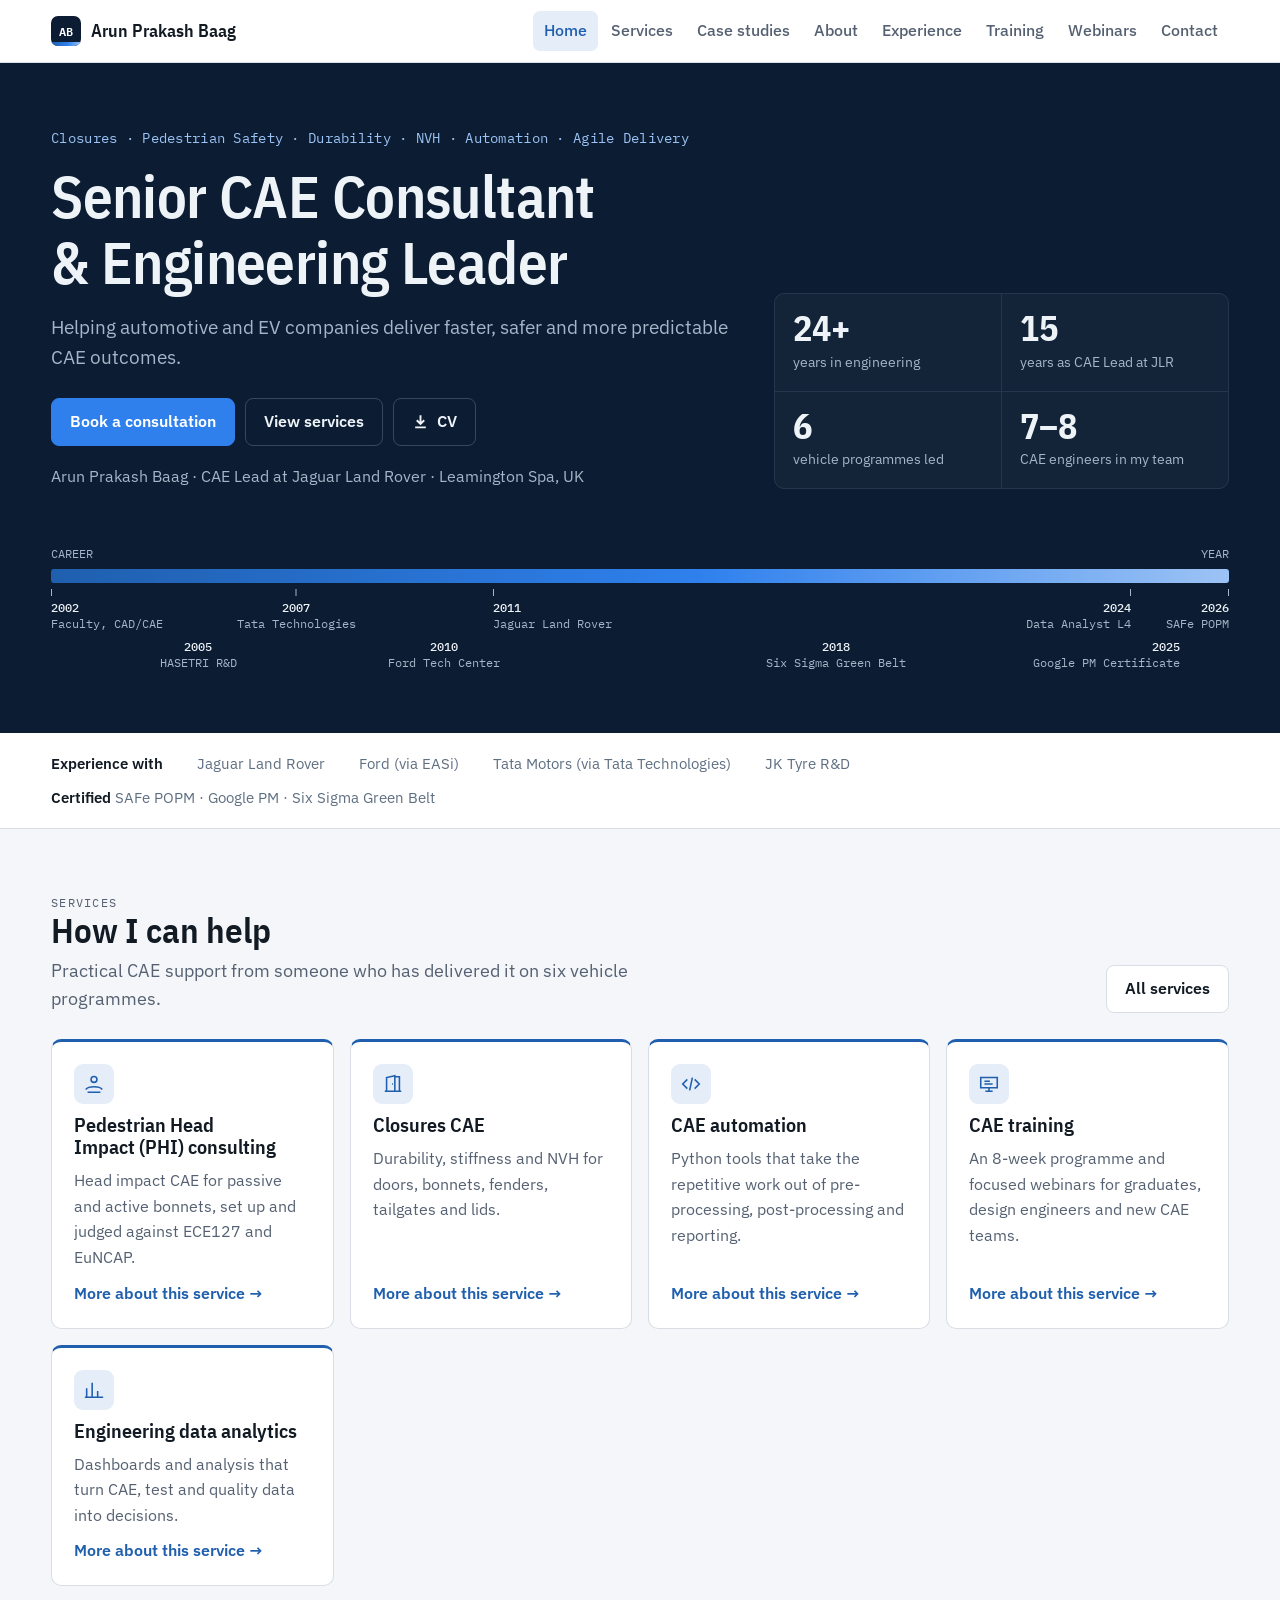
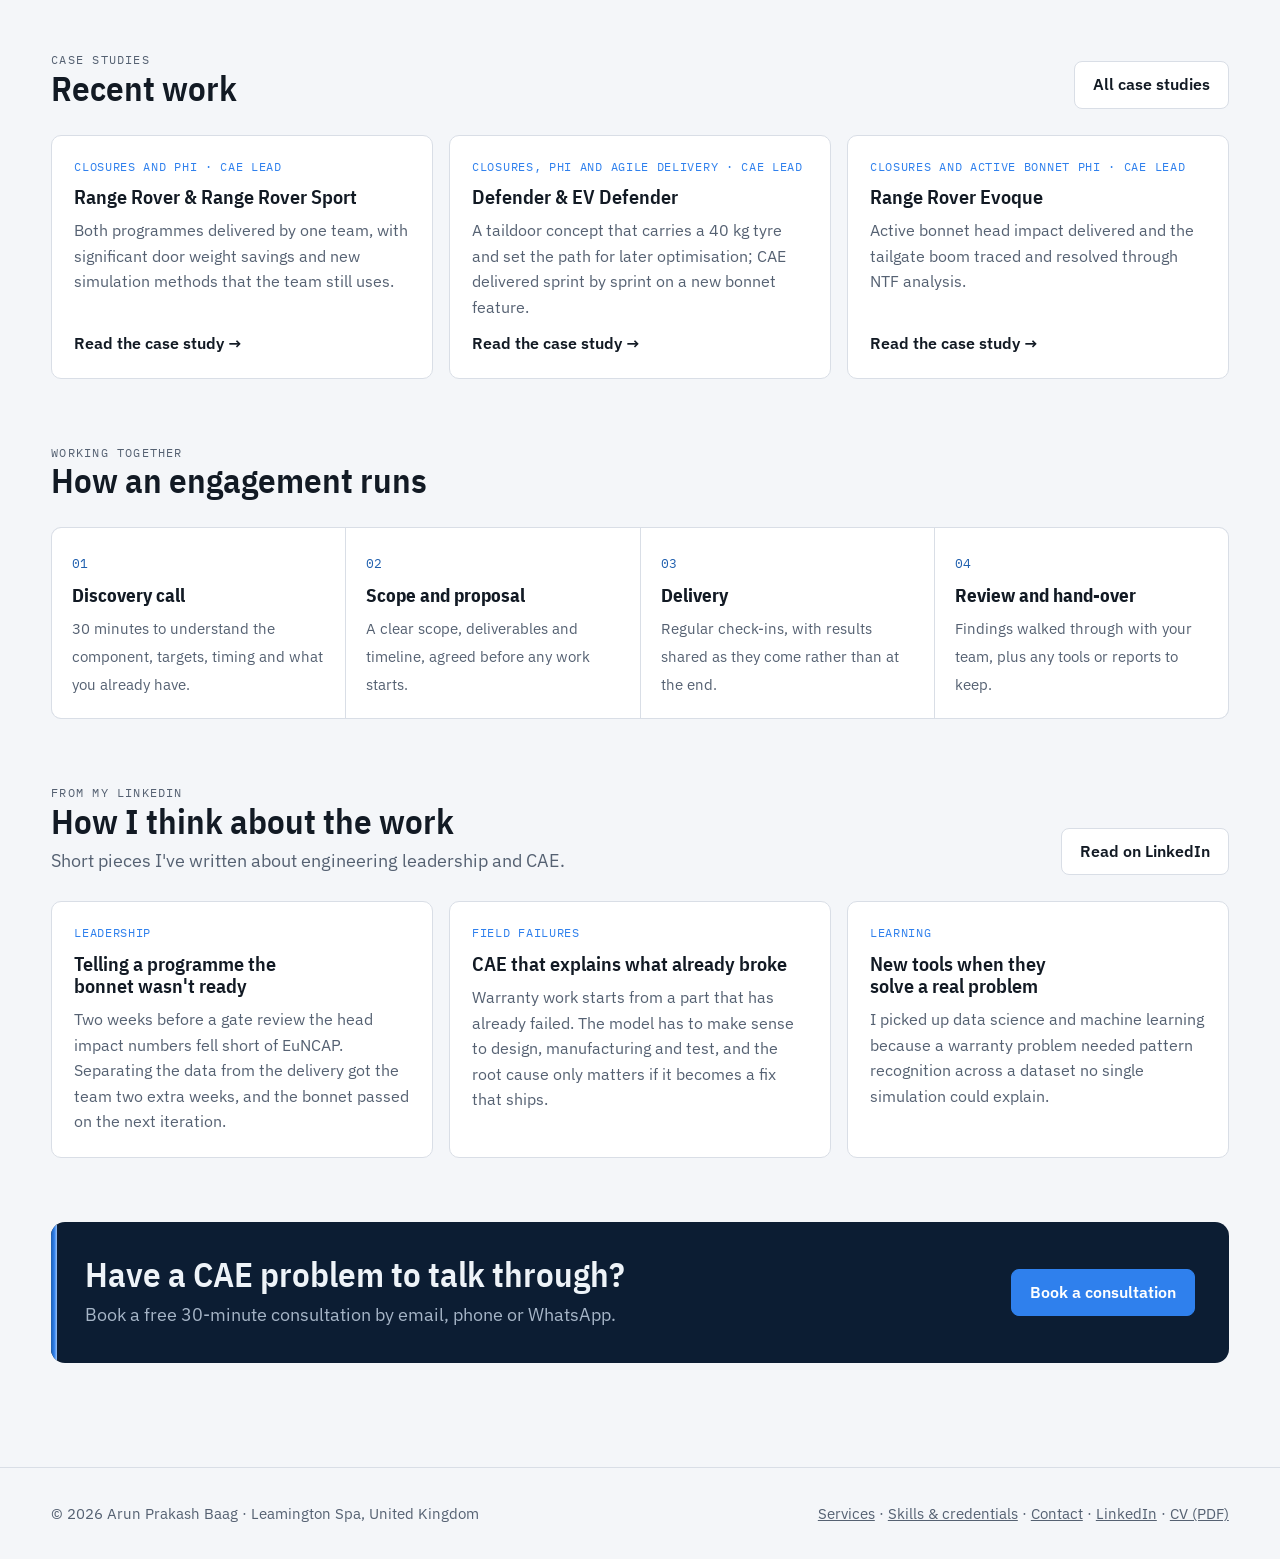
==== commit a01b1f24: "Add files via upload" ====
--- a/index.html
+++ b/index.html
@@ -3,10 +3,10 @@
 <head>
 <meta charset="utf-8">
 <meta name="viewport" content="width=device-width,initial-scale=1">
-<title>Arun Prakash Baag</title>
-<meta name="description" content="Arun Prakash Baag: Senior CAE Lead at Jaguar Land Rover, SAFe Product Owner/Product Manager and data analyst. CV, vehicle programmes, projects, and CAE Lab training and webinars.">
-<meta property="og:title" content="Arun Prakash Baag">
-<meta property="og:description" content="Arun Prakash Baag: Senior CAE Lead at Jaguar Land Rover, SAFe Product Owner/Product Manager and data analyst. CV, vehicle programmes, projects, and CAE Lab training and webinars.">
+<title>Arun Prakash Baag · CAE Consulting &amp; Engineering Leadership</title>
+<meta name="description" content="Senior CAE consultant and engineering leader: pedestrian head impact, closures CAE, CAE automation, training and data analytics for automotive and EV companies.">
+<meta property="og:title" content="Arun Prakash Baag · CAE Consulting &amp; Engineering Leadership">
+<meta property="og:description" content="Senior CAE consultant and engineering leader: pedestrian head impact, closures CAE, CAE automation, training and data analytics for automotive and EV companies.">
 <meta property="og:type" content="website">
 <link rel="icon" href="data:image/svg+xml,%3Csvg xmlns='http://www.w3.org/2000/svg' viewBox='0 0 32 32'%3E%3Cdefs%3E%3ClinearGradient id='g'%3E%3Cstop offset='0' stop-color='%232b3fb3'/%3E%3Cstop offset='.5' stop-color='%233aa652'/%3E%3Cstop offset='1' stop-color='%23d93a2b'/%3E%3C/linearGradient%3E%3C/defs%3E%3Crect width='32' height='32' rx='7' fill='%230f1c2c'/%3E%3Crect y='26' width='32' height='6' fill='url(%23g)'/%3E%3Ctext x='16' y='20' font-family='monospace' font-size='12' fill='white' text-anchor='middle'%3EAB%3C/text%3E%3C/svg%3E">
 <link rel="preconnect" href="https://fonts.googleapis.com"><link rel="preconnect" href="https://fonts.gstatic.com" crossorigin>
@@ -18,71 +18,63 @@
 <header class="mast"><div class="wrap">
 <a class="logo" href="index.html"><i>AB</i>Arun Prakash Baag</a>
 <button class="menu-btn" type="button" aria-expanded="false" aria-controls="nav">Menu</button>
-<nav class="main" id="nav" aria-label="Main"><a href="index.html" aria-current="page">Home</a><a href="experience.html">Experience</a><a href="skills.html">Skills &amp; credentials</a><a href="projects.html">Projects</a><a href="training.html">CAE training</a><a href="webinars.html">Webinars</a><a href="contact.html">Contact</a></nav>
+<nav class="main" id="nav" aria-label="Main"><a href="index.html" aria-current="page">Home</a><a href="services.html">Services</a><a href="case-studies.html">Case studies</a><a href="about.html">About</a><a href="experience.html">Experience</a><a href="training.html">Training</a><a href="webinars.html">Webinars</a><a href="contact.html">Contact</a></nav>
 </div></header>
 <main id="content">
 
 <section class="hero"><div class="wrap">
 <div class="hero-grid">
 <div>
-<div class="eyebrow">CAE Lead · Jaguar Land Rover · Leamington Spa</div>
-<h1>Arun Prakash Baag</h1>
-<p class="lead">I lead a team of seven to eight CAE engineers delivering closures simulation across most of the Land Rover range, write the Python and Tableau tools that make that work faster, and run delivery the SAFe way. Twenty-four years in engineering, the last fifteen as a CAE Lead at Jaguar Land Rover.</p>
-<div class="cta"><a class="btn primary" href="Arun_Prakash_Baag_CV.pdf"><svg viewBox="0 0 16 16" fill="none" stroke="currentColor" stroke-width="1.8" aria-hidden="true"><path d="M8 2v8M4.5 6.8L8 10.2l3.5-3.4M3 13.5h10"/></svg>Download CV</a><a class="btn" href="contact.html">Get in touch</a><a class="btn" href="https://www.linkedin.com/in/arunprakashbaag" rel="me noopener" target="_blank">LinkedIn</a></div>
+<div class="areas">Closures · Pedestrian Safety · Durability · NVH · Automation · Agile Delivery</div>
+<h1 class="big">Senior CAE Consultant &amp; Engineering Leader</h1>
+<p class="lead">Helping automotive and EV companies deliver faster, safer and more predictable CAE outcomes.</p>
+<div class="cta"><a class="btn primary" href="contact.html#book">Book a consultation</a><a class="btn" href="services.html">View services</a><a class="btn" href="Arun_Prakash_Baag_CV.pdf"><svg viewBox="0 0 16 16" fill="none" stroke="currentColor" stroke-width="1.8" aria-hidden="true"><path d="M8 2v8M4.5 6.8L8 10.2l3.5-3.4M3 13.5h10"/></svg>CV</a></div>
+<p class="who">Arun Prakash Baag · CAE Lead at Jaguar Land Rover · Leamington Spa, UK</p>
 </div>
 <div class="stats" role="list">
 <div class="stat" role="listitem"><b>24+</b><span>years in engineering</span></div>
 <div class="stat" role="listitem"><b>15</b><span>years as CAE Lead at JLR</span></div>
 <div class="stat" role="listitem"><b>6</b><span>vehicle programmes led</span></div>
-<div class="stat" role="listitem"><b>2</b><span>SAFe POPM and Google PM certified</span></div>
+<div class="stat" role="listitem"><b>7–8</b><span>CAE engineers in my team</span></div>
 </div>
 </div>
 <div class="legend" aria-label="Career timeline from 2002 to 2026">
-<div class="legend-cap"><span>CAREER · CONTOUR PLOT</span><span>YEAR</span></div>
+<div class="legend-cap"><span>CAREER</span><span>YEAR</span></div>
 <div class="legend-bar"></div>
 <div class="legend-ticks"><span class="k " style="left:0.00%"><b>2002</b>Faculty, CAD/CAE</span><span class="" style="left:12.50%"><b>2005</b>HASETRI R&amp;D</span><span class="" style="left:20.83%"><b>2007</b>Tata Technologies</span><span class="" style="left:33.33%"><b>2010</b>Ford Tech Center</span><span class="k l" style="left:37.50%"><b>2011</b>Jaguar Land Rover</span><span class="" style="left:66.67%"><b>2018</b>Six Sigma Green Belt</span><span class="r" style="left:91.67%"><b>2024</b>Data Analyst L4</span><span class="r" style="left:95.83%"><b>2025</b>Google PM Certificate</span><span class="k " style="left:100.00%"><b>2026</b>SAFe POPM</span></div>
 </div>
 </div></section>
+<div class="trust"><div class="wrap"><span><b>Experience with</b></span><span>Jaguar Land Rover</span><span>Ford (via EASi)</span><span>Tata Motors (via Tata Technologies)</span><span>JK Tyre R&amp;D</span><span><b>Certified</b> SAFe POPM · Google PM · Six Sigma Green Belt</span></div></div>
 
 <section class="s"><div class="wrap">
-<div class="s-head"><div><div class="eyebrow">Open to</div><h2>Roles I'm looking at</h2><p>Four directions where my mix of simulation, delivery and data work fits well.</p></div></div>
-<div class="cards">
-<div class="card role"><span class="tag">Engineering leadership</span><h3>Senior CAE</h3><p>CAE Manager, Chapter Lead or Lead Engineer roles in closures, durability, NVH, pedestrian safety or crash.</p><a class="more" href="experience.html">See my programmes →</a></div>
-<div class="card role"><span class="tag">Agile delivery</span><h3>Product Owner / Product Manager</h3><p>SAFe POPM certified, currently the CAE Lead inside a cross-functional Agile squad on the EV Defender.</p><a class="more" href="skills.html">Credentials →</a></div>
-<div class="card role"><span class="tag">Product design</span><h3>Design Engineer, bonnets and fenders</h3><p>Fifteen years at JLR proving closures virtually, including concepts that changed the design itself.</p><a class="more" href="projects.html#innovations">Design work →</a></div>
-<div class="card role"><span class="tag">Data</span><h3>Data Analyst (entry level)</h3><p>Level 4 Data Analyst apprenticeship with a Distinction, plus Python and Tableau tools in daily use.</p><a class="more" href="projects.html">Data projects →</a></div>
-</div>
+<div class="s-head"><div><div class="eyebrow">Services</div><h2>How I can help</h2><p>Practical CAE support from someone who has delivered it on six vehicle programmes.</p></div><a class="btn" href="services.html">All services</a></div>
+<div class="cards"><div class="card svc"><span class="ic"><svg viewBox="0 0 24 24" fill="none" stroke="currentColor" stroke-width="1.7"><circle cx="12" cy="7" r="3.2"/><path d="M3 18c3-4 15-4 18 0M5 21h14"/></svg></span><h3>Pedestrian Head Impact (PHI) consulting</h3><p>Head impact CAE for passive and active bonnets, set up and judged against ECE127 and EuNCAP.</p><a class="more" href="services.html#phi">More about this service →</a></div><div class="card svc"><span class="ic"><svg viewBox="0 0 24 24" fill="none" stroke="currentColor" stroke-width="1.7"><path d="M5 20V5l9-2v17M14 4h5v16M3 20h18M11 12h1"/></svg></span><h3>Closures CAE</h3><p>Durability, stiffness and NVH for doors, bonnets, fenders, tailgates and lids.</p><a class="more" href="services.html#closures">More about this service →</a></div><div class="card svc"><span class="ic"><svg viewBox="0 0 24 24" fill="none" stroke="currentColor" stroke-width="1.7"><path d="M8 7l-5 5 5 5M16 7l5 5-5 5M13.5 5l-3 14"/></svg></span><h3>CAE automation</h3><p>Python tools that take the repetitive work out of pre-processing, post-processing and reporting.</p><a class="more" href="services.html#automation">More about this service →</a></div><div class="card svc"><span class="ic"><svg viewBox="0 0 24 24" fill="none" stroke="currentColor" stroke-width="1.7"><path d="M3 5h18v11H3zM8 20h8M12 16v4M7 9h6M7 12h9"/></svg></span><h3>CAE training</h3><p>An 8-week programme and focused webinars for graduates, design engineers and new CAE teams.</p><a class="more" href="services.html#training">More about this service →</a></div><div class="card svc"><span class="ic"><svg viewBox="0 0 24 24" fill="none" stroke="currentColor" stroke-width="1.7"><path d="M4 20V10M10 20V4M16 20v-7M22 20H2"/></svg></span><h3>Engineering data analytics</h3><p>Dashboards and analysis that turn CAE, test and quality data into decisions.</p><a class="more" href="services.html#analytics">More about this service →</a></div></div>
 </div></section>
 
 <section class="s"><div class="wrap">
-<div class="s-head"><div><div class="eyebrow">Selected work</div><h2>A few things I'm proud of</h2></div><a class="btn" href="projects.html">All projects</a></div>
-<div class="cards">
-<div class="card"><span class="tag">Range Rover & Range Rover Sport</span><h3>Two programmes, one team</h3><p>Led closures durability, NVH and pedestrian head impact for both flagship programmes at the same time, with the resources of a single team.</p></div>
-<div class="card"><span class="tag">Python automation</span><h3>Head impact set-up, automated</h3><p>Wrote the application that sets up ECE127 and EuNCAP head impact points automatically, now part of the team's standard workflow.</p></div>
-<div class="card"><span class="tag">Tableau</span><h3>CAE results anyone can read</h3><p>Built dashboards that put simulation results and closures quality data in front of engineers and managers without waiting for a report.</p></div>
-</div>
+<div class="s-head"><div><div class="eyebrow">Case studies</div><h2>Recent work</h2></div><a class="btn" href="case-studies.html">All case studies</a></div>
+<div class="cards"><a class="card" style="text-decoration:none;color:inherit" href="case-studies.html#rangerover"><span class="tag">Closures and PHI · CAE Lead</span><h3>Range Rover &amp; Range Rover Sport</h3><p>Both programmes delivered by one team, with significant door weight savings and new simulation methods that the team still uses.</p><span class="more">Read the case study →</span></a><a class="card" style="text-decoration:none;color:inherit" href="case-studies.html#defender"><span class="tag">Closures, PHI and Agile delivery · CAE Lead</span><h3>Defender &amp; EV Defender</h3><p>A taildoor concept that carries a 40 kg tyre and set the path for later optimisation; CAE delivered sprint by sprint on a new bonnet feature.</p><span class="more">Read the case study →</span></a><a class="card" style="text-decoration:none;color:inherit" href="case-studies.html#evoque"><span class="tag">Closures and active bonnet PHI · CAE Lead</span><h3>Range Rover Evoque</h3><p>Active bonnet head impact delivered and the tailgate boom traced and resolved through NTF analysis.</p><span class="more">Read the case study →</span></a></div>
 </div></section>
 
+<section class="s"><div class="wrap">
+<div class="s-head"><div><div class="eyebrow">Working together</div><h2>How an engagement runs</h2></div></div>
+<div class="steps">
+<div class="step"><i>01</i><b>Discovery call</b><span>30 minutes to understand the component, targets, timing and what you already have.</span></div>
+<div class="step"><i>02</i><b>Scope and proposal</b><span>A clear scope, deliverables and timeline, agreed before any work starts.</span></div>
+<div class="step"><i>03</i><b>Delivery</b><span>Regular check-ins, with results shared as they come rather than at the end.</span></div>
+<div class="step"><i>04</i><b>Review and hand-over</b><span>Findings walked through with your team, plus any tools or reports to keep.</span></div>
+</div></div></section>
 <section class="s"><div class="wrap">
 <div class="s-head"><div><div class="eyebrow">From my LinkedIn</div><h2>How I think about the work</h2><p>Short pieces I've written about engineering leadership and CAE.</p></div><a class="btn" href="https://www.linkedin.com/in/arunprakashbaag/recent-activity/all/" target="_blank" rel="noopener">Read on LinkedIn</a></div>
 <div class="cards">
 <div class="card"><span class="tag">Leadership</span><h3>Telling a programme the bonnet wasn't ready</h3><p>Two weeks before a gate review the head impact numbers fell short of EuNCAP. Separating the data from the delivery got the team two extra weeks, and the bonnet passed on the next iteration.</p></div>
 <div class="card"><span class="tag">Field failures</span><h3>CAE that explains what already broke</h3><p>Warranty work starts from a part that has already failed. The model has to make sense to design, manufacturing and test, and the root cause only matters if it becomes a fix that ships.</p></div>
 <div class="card"><span class="tag">Learning</span><h3>New tools when they solve a real problem</h3><p>I picked up data science and machine learning because a warranty problem needed pattern recognition across a dataset no single simulation could explain.</p></div>
-</div></div></section>
-
-<section class="s"><div class="wrap">
-<div class="s-head"><div><div class="eyebrow">Teaching</div><h2>CAE Lab training and webinars</h2><p>I teach simulation too: an 8-week programme that takes graduates from statics to client-ready CAE work, and a series of webinars on careers, methods and new technology.</p></div></div>
-<div class="cards two">
-<a class="card" href="training.html" style="text-decoration:none;color:inherit"><span class="tag">8 weeks · 40 sessions</span><h3>CAE Lab Training Programme</h3><p>FEA theory, meshing, linear and nonlinear analysis, crash, CFD and thermal, then the business of running a CAE lab.</p><span class="more">Programme outline →</span></a>
-<a class="card" href="webinars.html" style="text-decoration:none;color:inherit"><span class="tag">15 webinars</span><h3>Webinars</h3><p>From "CAE Careers 2026" to EV battery simulation, NVH in the EV era and Python automation for engineers.</p><span class="more">Browse webinars →</span></a>
-</div>
-</div></section>
-
+</div></div></section><section class="s"><div class="wrap"><div class="callout"><div><h2>Have a CAE problem to talk through?</h2><p>Book a free 30-minute consultation by email, phone or WhatsApp.</p></div><a class="btn primary" href="contact.html#book">Book a consultation</a></div></div></section>
 </main>
 <footer><div class="wrap">
 <span>© 2026 Arun Prakash Baag · Leamington Spa, United Kingdom</span>
-<span><a href="contact.html">Contact</a> · <a href="https://www.linkedin.com/in/arunprakashbaag" rel="me noopener" target="_blank">LinkedIn</a> · <a href="Arun_Prakash_Baag_CV.pdf">CV (PDF)</a></span>
+<span><a href="services.html">Services</a> · <a href="skills.html">Skills & credentials</a> · <a href="contact.html">Contact</a> · <a href="https://www.linkedin.com/in/arunprakashbaag" rel="me noopener" target="_blank">LinkedIn</a> · <a href="Arun_Prakash_Baag_CV.pdf">CV (PDF)</a></span>
 </div></footer>
 <script src="site.js"></script>
 </body>
--- a/styles.css
+++ b/styles.css
@@ -1,11 +1,11 @@
 /* Layout: a simulation engineer's portfolio. A slim masthead, one 1120px column, and an FE contour-plot colour band used as the signature mark. */
 :root{
-  --bg:#f6f7f9; --surface:#ffffff; --surface-2:#eef1f5; --line:#d9dee6;
+  --bg:#f4f6f9; --surface:#ffffff; --surface-2:#eef1f5; --line:#d9dee6;
   --ink:#121a24; --muted:#556172; --faint:#8a95a5;
-  --accent:#1d4f91; --accent-ink:#ffffff; --accent-soft:#e3ebf6;
-  --hot:#d9541e; --hot-soft:#fbe8de;
-  --hero:#0f1c2c; --hero-ink:#eef3f8; --hero-muted:#a6b5c7;
-  --contour:linear-gradient(90deg,#2b3fb3 0%,#1e7fd6 16%,#14a6c0 30%,#3aa652 46%,#a6c43a 60%,#f2cc2e 72%,#f08a24 86%,#d93a2b 100%);
+  --accent:#1f5fae; --accent-ink:#ffffff; --accent-soft:#e4edf8; --steel:#5f6f82; --steel-soft:#e7ebf0;
+  --hot:#2f80ed; --hot-soft:#e3eefc;
+  --hero:#0c1d33; --hero-ink:#eef3f8; --hero-muted:#a6b5c7;
+  --contour:linear-gradient(90deg,#1f5fae 0%,#2f80ed 55%,#9cc3f5 100%);
   --f-display:"IBM Plex Sans Condensed","Arial Narrow",Arial,sans-serif;
   --f-body:"IBM Plex Sans","Segoe UI",system-ui,sans-serif;
   --f-mono:"IBM Plex Mono",ui-monospace,Consolas,monospace;
@@ -15,14 +15,14 @@
 @media (prefers-color-scheme:dark){:root:not([data-theme="light"]){
   --bg:#0b1118; --surface:#131c27; --surface-2:#1a2532; --line:#273444;
   --ink:#e6ecf3; --muted:#9eabbb; --faint:#738196;
-  --accent:#8db4ea; --accent-ink:#0b1420; --accent-soft:#1a2a40;
-  --hot:#f08a5a; --hot-soft:#33200f;
-  --hero:#0f1c2c; --hero-ink:#eef3f8; --hero-muted:#a6b5c7; color-scheme:dark}}
+  --accent:#8db4ea; --accent-ink:#0b1420; --accent-soft:#1a2a40; --steel:#9aa8b8; --steel-soft:#1d2733;
+  --hot:#6aa8f5; --hot-soft:#16263b;
+  --hero:#0c1d33; --hero-ink:#eef3f8; --hero-muted:#a6b5c7; color-scheme:dark}}
 :root[data-theme="dark"]{
   --bg:#0b1118; --surface:#131c27; --surface-2:#1a2532; --line:#273444;
   --ink:#e6ecf3; --muted:#9eabbb; --faint:#738196;
-  --accent:#8db4ea; --accent-ink:#0b1420; --accent-soft:#1a2a40;
-  --hot:#f08a5a; --hot-soft:#33200f; color-scheme:dark}
+  --accent:#8db4ea; --accent-ink:#0b1420; --accent-soft:#1a2a40; --steel:#9aa8b8; --steel-soft:#1d2733;
+  --hot:#6aa8f5; --hot-soft:#16263b; color-scheme:dark}
 
 *{box-sizing:border-box}
 html{scroll-behavior:smooth}
@@ -61,7 +61,7 @@
 
 /* hero */
 .hero{background:var(--hero);color:var(--hero-ink);padding-block:64px 0;overflow:hidden}
-.hero .eyebrow{color:#f2b48f}
+.hero .eyebrow{color:#9cc3f5}
 .hero h1{margin:12px 0 16px}
 .hero .lead{color:var(--hero-muted)}
 .hero-grid{display:grid;grid-template-columns:minmax(0,1.5fr) minmax(0,1fr);gap:40px;align-items:end}
@@ -96,7 +96,7 @@
 /* page header for inner pages */
 .phead{background:var(--hero);color:var(--hero-ink);padding-block:52px 0}
 .phead .lead{color:var(--hero-muted);margin-top:12px}
-.phead .eyebrow{color:#f2b48f}
+.phead .eyebrow{color:#9cc3f5}
 .phead h1{font-size:clamp(2rem,4.4vw,3.1rem);margin-top:8px}
 .band{height:6px;background:var(--contour);margin-top:44px}
 
@@ -193,3 +193,48 @@
 @media (min-width:1500px){.stats{grid-template-columns:repeat(4,minmax(0,1fr))}.hero-grid{grid-template-columns:minmax(0,1fr) minmax(0,1fr)}.tl-item ul.ticks{columns:2;column-gap:40px;display:block}.tl-item ul.ticks li{break-inside:avoid;margin-bottom:8px}}
 @media (min-width:1700px){.weeks{grid-template-columns:repeat(4,minmax(0,1fr))}}
 @media (max-width:560px){.card,.web,.week{padding:18px}section.s{padding-block:44px}.hero{padding-top:44px}.phead{padding-top:40px}}
+
+/* consultancy additions */
+.hero h1.big{font-size:clamp(2.2rem,4.6vw,3.6rem);max-width:20ch}
+.hero .areas{font-family:var(--f-mono);font-size:.86rem;color:#9cc3f5;letter-spacing:.02em;margin-bottom:14px}
+.hero .who{color:var(--hero-muted);font-size:.95rem;margin-top:18px}
+.trust{background:var(--surface);border-bottom:1px solid var(--line)}
+.trust .wrap{display:flex;flex-wrap:wrap;gap:10px 34px;padding-block:18px;align-items:center;color:var(--steel);font-size:.92rem}
+.trust b{color:var(--ink);font-weight:600}
+.svc{border-top:3px solid var(--accent)}
+.svc .ic{width:40px;height:40px;border-radius:9px;background:var(--accent-soft);color:var(--accent);display:grid;place-items:center}
+.svc .ic svg{width:22px;height:22px}
+.svc ul{margin:4px 0 0;padding-left:1.1em;color:var(--muted);font-size:.94rem;display:flex;flex-direction:column;gap:3px}
+.svc-row{display:grid;grid-template-columns:minmax(0,1fr) minmax(0,1.4fr);gap:36px;padding-block:34px;border-top:1px solid var(--line)}
+.svc-row:first-child{border-top:0}
+.svc-row h3{font-size:1.5rem;margin:6px 0 10px}
+.svc-row p{color:var(--muted)}
+.dl-grid{display:grid;grid-template-columns:repeat(auto-fit,minmax(220px,1fr));gap:14px}
+.dl-grid div{background:var(--surface);border:1px solid var(--line);border-radius:var(--r);padding:16px}
+.dl-grid b{display:block;font-size:.78rem;font-family:var(--f-mono);letter-spacing:.06em;text-transform:uppercase;color:var(--steel);margin-bottom:6px}
+@media (max-width:820px){.svc-row{grid-template-columns:1fr;gap:14px}}
+.steps{display:grid;grid-template-columns:repeat(auto-fit,minmax(220px,1fr));gap:1px;background:var(--line);border:1px solid var(--line);border-radius:var(--r);overflow:hidden}
+.step{background:var(--surface);padding:20px}
+.step i{font-style:normal;font-family:var(--f-mono);color:var(--accent);font-size:.8rem}
+.step b{display:block;font-family:var(--f-display);font-size:1.15rem;margin:4px 0}
+.step span{color:var(--muted);font-size:.93rem}
+.case{background:var(--surface);border:1px solid var(--line);border-radius:var(--r);overflow:hidden;display:flex;flex-direction:column}
+.case-h{background:var(--hero);color:var(--hero-ink);padding:18px 22px}
+.case-h .tag{color:#9cc3f5}
+.case-h h3{margin-top:4px;font-size:1.3rem}
+.case-b{padding:18px 22px;display:grid;gap:12px}
+.case-b b{font-family:var(--f-mono);font-size:.72rem;letter-spacing:.08em;text-transform:uppercase;color:var(--steel);display:block;margin-bottom:2px}
+.case-b p{color:var(--ink);font-size:.96rem}
+.case-b .out{background:var(--accent-soft);border-radius:8px;padding:10px 12px}
+.about-grid{display:grid;grid-template-columns:minmax(0,1.6fr) minmax(0,1fr);gap:36px;align-items:start}
+.about-grid .prose p{margin-bottom:16px;font-size:1.06rem;max-width:70ch}
+@media (max-width:900px){.about-grid{grid-template-columns:1fr}}
+form.cf{display:grid;gap:14px}
+form.cf .row2{display:grid;grid-template-columns:1fr 1fr;gap:14px}
+@media (max-width:600px){form.cf .row2{grid-template-columns:1fr}}
+form.cf label{display:grid;gap:5px;font-size:.88rem;font-weight:600;color:var(--steel)}
+form.cf input,form.cf select,form.cf textarea{font:inherit;color:var(--ink);background:var(--surface);border:1px solid var(--line);border-radius:8px;padding:10px 12px;width:100%}
+form.cf textarea{min-height:140px;resize:vertical}
+form.cf input:focus,form.cf select:focus,form.cf textarea:focus{outline:none;border-color:var(--accent);box-shadow:0 0 0 3px var(--accent-soft)}
+.note{font-size:.86rem;color:var(--muted)}
+.btn.wa{background:#1f7a4d;border-color:#1f7a4d;color:#fff}
